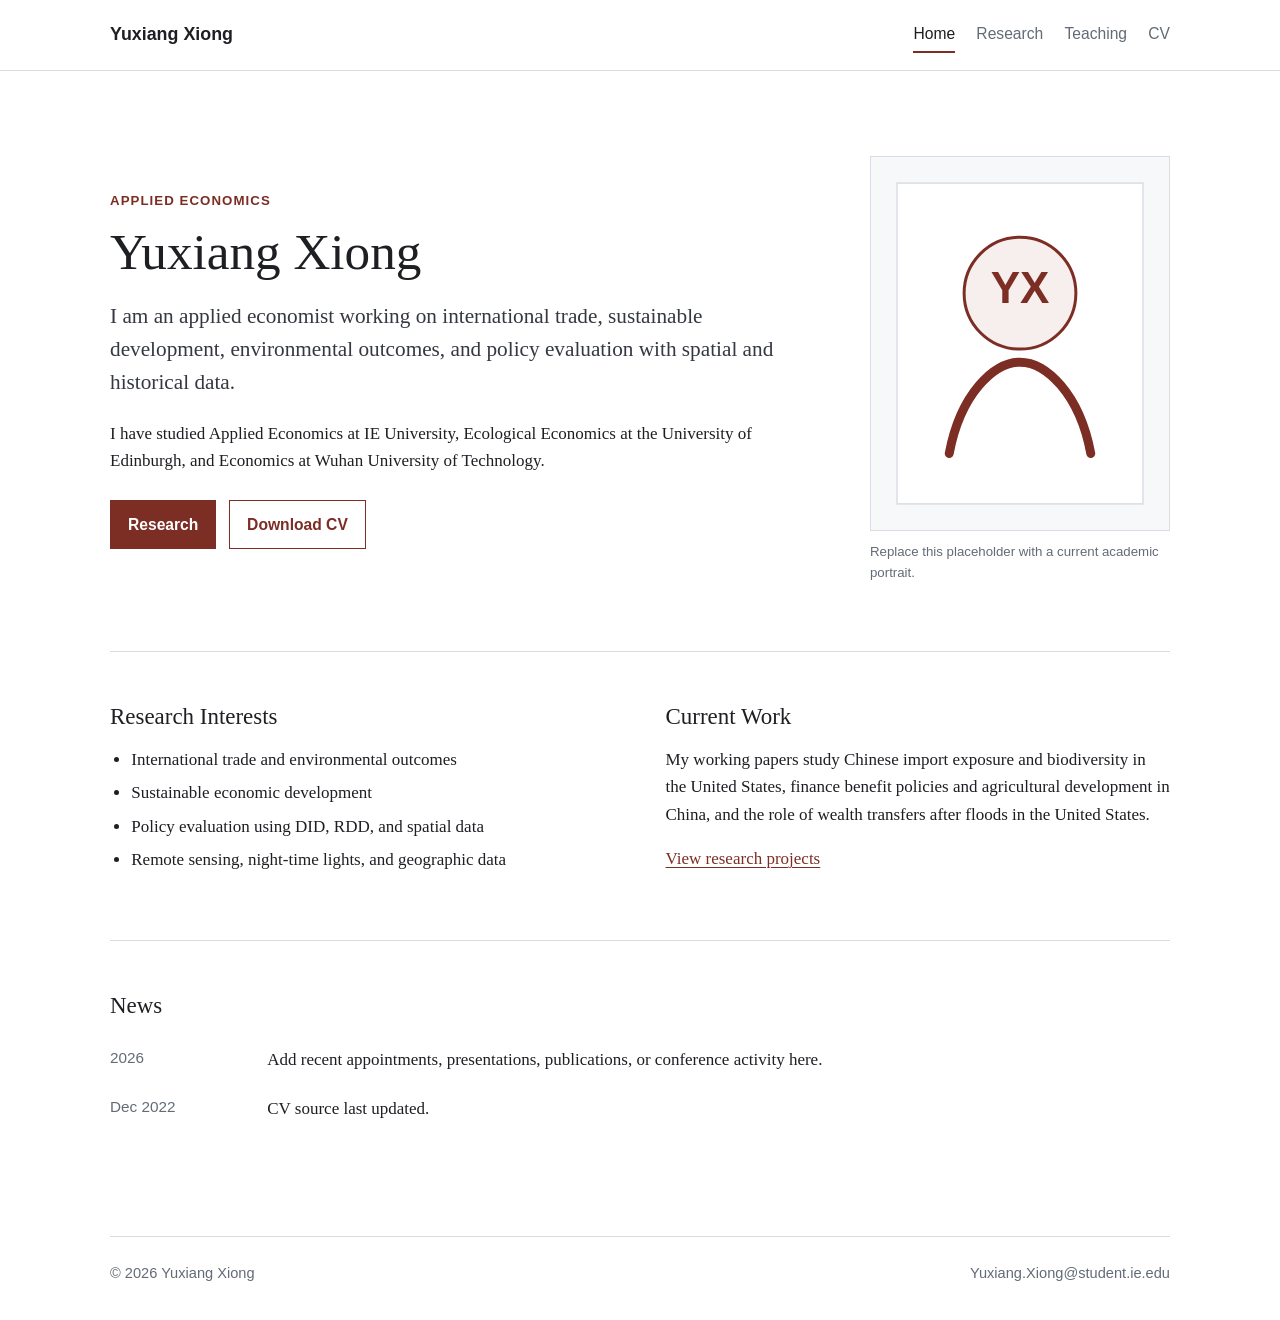
==== index.html @ 82b25293 "Initial academic website" ====
<!doctype html>
<html lang="en">
  <head>
    <meta charset="utf-8">
    <meta name="viewport" content="width=device-width, initial-scale=1">
    <title>Yuxiang Xiong</title>
    <meta name="description" content="Academic website of Yuxiang Xiong, applied economics researcher.">
    <link rel="icon" href="assets/favicon.svg" type="image/svg+xml">
    <link rel="stylesheet" href="styles.css">
  </head>
  <body>
    <header class="site-header">
      <a class="brand" href="index.html">Yuxiang Xiong</a>
      <button class="menu-toggle" type="button" aria-expanded="false" aria-controls="site-nav">Menu</button>
      <nav id="site-nav" class="site-nav" aria-label="Primary navigation">
        <a href="index.html" data-page="home">Home</a>
        <a href="research.html" data-page="research">Research</a>
        <a href="teaching.html" data-page="teaching">Teaching</a>
        <a href="cv.html" data-page="cv">CV</a>
      </nav>
    </header>

    <main>
      <section class="intro">
        <div class="intro-copy">
          <p class="eyebrow">Applied Economics</p>
          <h1>Yuxiang Xiong</h1>
          <p class="lead">
            I am an applied economist working on international trade, sustainable development,
            environmental outcomes, and policy evaluation with spatial and historical data.
          </p>
          <p>
            I have studied Applied Economics at IE University, Ecological Economics at the
            University of Edinburgh, and Economics at Wuhan University of Technology.
          </p>
          <div class="action-row" aria-label="Primary links">
            <a class="button" href="research.html">Research</a>
            <a class="button secondary" href="assets/Yuxiang-Xiong-CV.pdf">Download CV</a>
          </div>
        </div>
        <figure class="profile-figure">
          <img src="assets/profile-placeholder.svg" alt="Portrait placeholder for Yuxiang Xiong">
          <figcaption>Replace this placeholder with a current academic portrait.</figcaption>
        </figure>
      </section>

      <section class="content-grid" aria-label="Homepage highlights">
        <article>
          <h2>Research Interests</h2>
          <ul class="plain-list">
            <li>International trade and environmental outcomes</li>
            <li>Sustainable economic development</li>
            <li>Policy evaluation using DID, RDD, and spatial data</li>
            <li>Remote sensing, night-time lights, and geographic data</li>
          </ul>
        </article>

        <article>
          <h2>Current Work</h2>
          <p>
            My working papers study Chinese import exposure and biodiversity in the United
            States, finance benefit policies and agricultural development in China, and the
            role of wealth transfers after floods in the United States.
          </p>
          <p><a class="text-link" href="research.html">View research projects</a></p>
        </article>
      </section>

      <section class="section">
        <h2>News</h2>
        <ul class="timeline">
          <li>
            <time datetime="2026">2026</time>
            <span>Add recent appointments, presentations, publications, or conference activity here.</span>
          </li>
          <li>
            <time datetime="2022-12">Dec 2022</time>
            <span>CV source last updated.</span>
          </li>
        </ul>
      </section>
    </main>

    <footer class="site-footer">
      <span>&copy; <span id="year"></span> Yuxiang Xiong</span>
      <a href="mailto:Yuxiang.Xiong@student.ie.edu">Yuxiang.Xiong@student.ie.edu</a>
    </footer>

    <script src="script.js"></script>
  </body>
</html>
---- styles.css ----
:root {
  --ink: #1d1f23;
  --muted: #636b76;
  --rule: #d9dde3;
  --accent: #7c2d24;
  --accent-soft: #f7eeee;
  --paper: #ffffff;
  --shade: #f7f8fa;
  --max-width: 1060px;
}

* {
  box-sizing: border-box;
}

html {
  color: var(--ink);
  background: var(--paper);
  font-family: Georgia, "Times New Roman", serif;
  font-size: 17px;
  line-height: 1.6;
}

body {
  margin: 0;
}

a {
  color: inherit;
}

.site-header {
  position: sticky;
  top: 0;
  z-index: 2;
  display: flex;
  align-items: center;
  justify-content: space-between;
  gap: 1.5rem;
  padding: 1rem max(1.25rem, calc((100vw - var(--max-width)) / 2));
  background: rgba(255, 255, 255, 0.96);
  border-bottom: 1px solid var(--rule);
}

.brand {
  font-family: Arial, Helvetica, sans-serif;
  font-size: 1.05rem;
  font-weight: 700;
  letter-spacing: 0;
  text-decoration: none;
}

.site-nav {
  display: flex;
  align-items: center;
  gap: 1.25rem;
  font-family: Arial, Helvetica, sans-serif;
  font-size: 0.92rem;
}

.site-nav a {
  border-bottom: 2px solid transparent;
  color: var(--muted);
  padding: 0.25rem 0;
  text-decoration: none;
}

.site-nav a:hover,
.site-nav a[aria-current="page"] {
  border-color: var(--accent);
  color: var(--ink);
}

.menu-toggle {
  display: none;
  border: 1px solid var(--rule);
  background: var(--paper);
  color: var(--ink);
  font: 700 0.88rem Arial, Helvetica, sans-serif;
  padding: 0.45rem 0.7rem;
}

main {
  width: min(var(--max-width), calc(100vw - 2.5rem));
  margin: 0 auto;
}

.narrow {
  width: min(820px, calc(100vw - 2.5rem));
}

.intro {
  display: grid;
  grid-template-columns: minmax(0, 1fr) 300px;
  gap: 4rem;
  align-items: center;
  padding: 5rem 0 4rem;
}

.intro-copy {
  max-width: 690px;
}

.eyebrow {
  color: var(--accent);
  font-family: Arial, Helvetica, sans-serif;
  font-size: 0.78rem;
  font-weight: 700;
  letter-spacing: 0.08em;
  margin: 0 0 0.75rem;
  text-transform: uppercase;
}

h1,
h2,
h3,
p {
  margin-top: 0;
}

h1 {
  font-size: clamp(2.2rem, 4vw, 4rem);
  font-weight: 400;
  line-height: 1.08;
  margin-bottom: 1.25rem;
}

h2 {
  font-size: 1.35rem;
  font-weight: 400;
  line-height: 1.25;
  margin-bottom: 0.85rem;
}

.lead {
  color: #343840;
  font-size: 1.25rem;
  line-height: 1.55;
}

.action-row {
  display: flex;
  flex-wrap: wrap;
  gap: 0.75rem;
  margin-top: 1.5rem;
}

.button {
  display: inline-flex;
  align-items: center;
  justify-content: center;
  min-height: 2.75rem;
  border: 1px solid var(--accent);
  background: var(--accent);
  color: #ffffff;
  font-family: Arial, Helvetica, sans-serif;
  font-size: 0.92rem;
  font-weight: 700;
  padding: 0.65rem 1rem;
  text-decoration: none;
}

.button.secondary {
  background: var(--paper);
  color: var(--accent);
}

.profile-figure {
  margin: 0;
}

.profile-figure img {
  display: block;
  width: 100%;
  aspect-ratio: 4 / 5;
  border: 1px solid var(--rule);
  object-fit: cover;
}

.profile-figure figcaption {
  color: var(--muted);
  font-family: Arial, Helvetica, sans-serif;
  font-size: 0.78rem;
  margin-top: 0.6rem;
}

.content-grid {
  display: grid;
  grid-template-columns: repeat(2, minmax(0, 1fr));
  gap: 3rem;
  padding: 3rem 0;
  border-top: 1px solid var(--rule);
}

.plain-list {
  margin: 0;
  padding-left: 1.25rem;
}

.plain-list li + li {
  margin-top: 0.35rem;
}

.section {
  padding: 3rem 0;
  border-top: 1px solid var(--rule);
}

.page-heading {
  padding: 4.5rem 0 2rem;
}

.paper {
  padding: 2.4rem 0;
  border-top: 1px solid var(--rule);
}

.paper h2 {
  margin-bottom: 0.4rem;
}

.meta {
  color: var(--muted);
  font-family: Arial, Helvetica, sans-serif;
  font-size: 0.93rem;
  margin-bottom: 0.9rem;
}

.timeline {
  list-style: none;
  margin: 0;
  padding: 0;
}

.timeline li {
  display: grid;
  grid-template-columns: 8rem minmax(0, 1fr);
  gap: 1.25rem;
  padding: 0.65rem 0;
}

.timeline time {
  color: var(--muted);
  font-family: Arial, Helvetica, sans-serif;
  font-size: 0.9rem;
}

.text-link {
  color: var(--accent);
  text-decoration-thickness: 1px;
  text-underline-offset: 0.18em;
}

.site-footer {
  display: flex;
  justify-content: space-between;
  gap: 1rem;
  width: min(var(--max-width), calc(100vw - 2.5rem));
  margin: 3rem auto 0;
  padding: 1.5rem 0 2rem;
  border-top: 1px solid var(--rule);
  color: var(--muted);
  font-family: Arial, Helvetica, sans-serif;
  font-size: 0.86rem;
}

.site-footer a {
  color: var(--muted);
  text-decoration: none;
}

@media (max-width: 760px) {
  .site-header {
    align-items: flex-start;
    flex-wrap: wrap;
  }

  .menu-toggle {
    display: inline-flex;
  }

  .site-nav {
    display: none;
    flex-basis: 100%;
    flex-direction: column;
    align-items: flex-start;
    gap: 0.55rem;
    padding-top: 0.5rem;
  }

  .site-nav.is-open {
    display: flex;
  }

  .intro {
    grid-template-columns: 1fr;
    gap: 2rem;
    padding: 3rem 0;
  }

  .profile-figure {
    max-width: 280px;
  }

  .content-grid {
    grid-template-columns: 1fr;
    gap: 1rem;
  }

  .timeline li {
    grid-template-columns: 1fr;
    gap: 0.15rem;
  }

  .site-footer {
    flex-direction: column;
  }
}
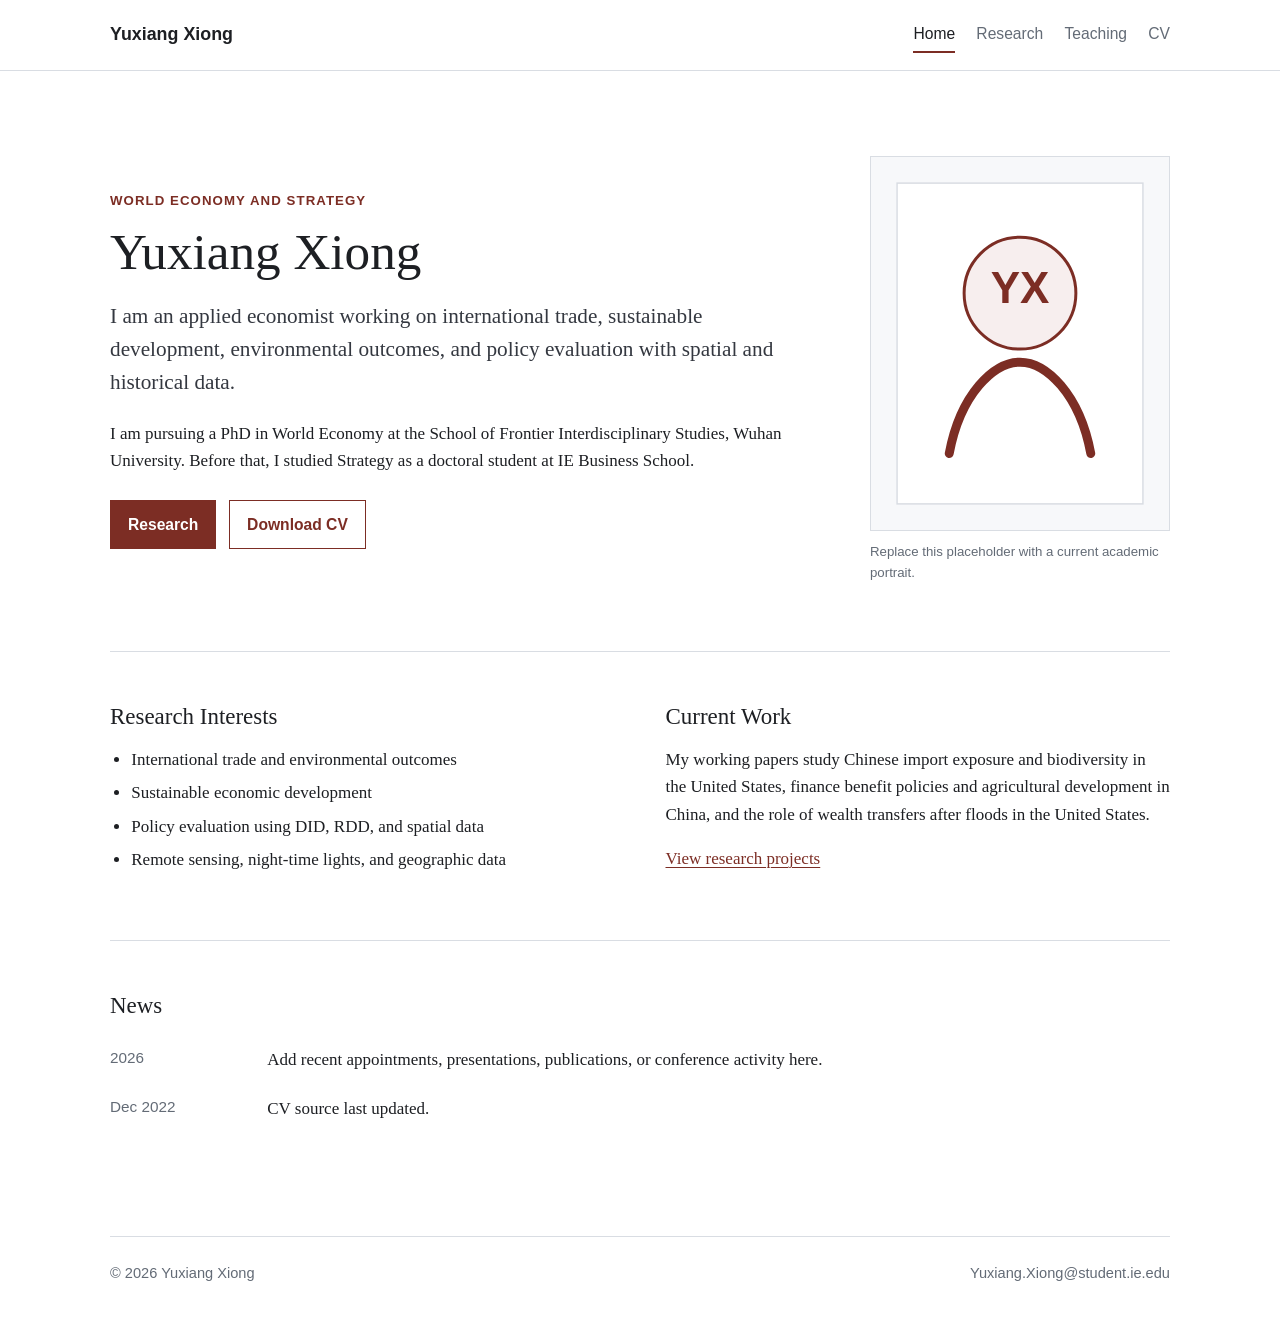
==== commit ff7775ff: "Update doctoral education details" ====
--- a/index.html
+++ b/index.html
@@ -23,15 +23,16 @@
     <main>
       <section class="intro">
         <div class="intro-copy">
-          <p class="eyebrow">Applied Economics</p>
+          <p class="eyebrow">World Economy and Strategy</p>
           <h1>Yuxiang Xiong</h1>
           <p class="lead">
             I am an applied economist working on international trade, sustainable development,
             environmental outcomes, and policy evaluation with spatial and historical data.
           </p>
           <p>
-            I have studied Applied Economics at IE University, Ecological Economics at the
-            University of Edinburgh, and Economics at Wuhan University of Technology.
+            I am pursuing a PhD in World Economy at the School of Frontier
+            Interdisciplinary Studies, Wuhan University. Before that, I studied Strategy
+            as a doctoral student at IE Business School.
           </p>
           <div class="action-row" aria-label="Primary links">
             <a class="button" href="research.html">Research</a>
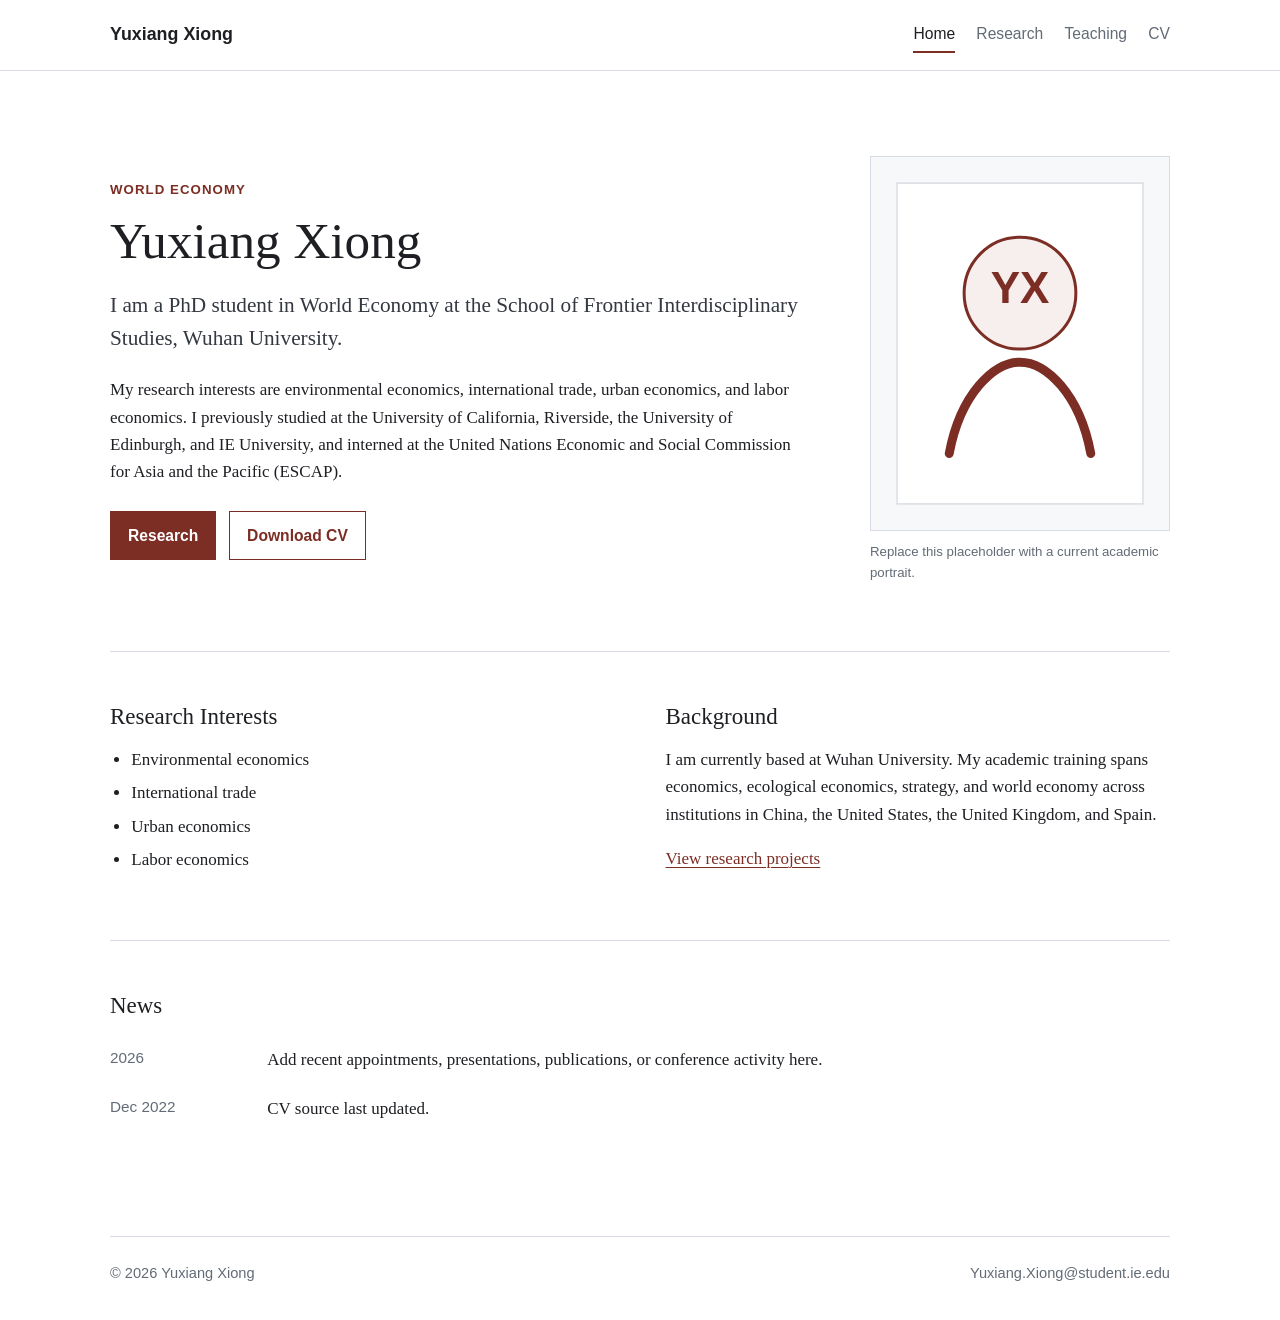
==== commit 3248a213: "Update homepage profile and research interests" ====
--- a/index.html
+++ b/index.html
@@ -23,16 +23,18 @@
     <main>
       <section class="intro">
         <div class="intro-copy">
-          <p class="eyebrow">World Economy and Strategy</p>
+          <p class="eyebrow">World Economy</p>
           <h1>Yuxiang Xiong</h1>
           <p class="lead">
-            I am an applied economist working on international trade, sustainable development,
-            environmental outcomes, and policy evaluation with spatial and historical data.
+            I am a PhD student in World Economy at the School of Frontier
+            Interdisciplinary Studies, Wuhan University.
           </p>
           <p>
-            I am pursuing a PhD in World Economy at the School of Frontier
-            Interdisciplinary Studies, Wuhan University. Before that, I studied Strategy
-            as a doctoral student at IE Business School.
+            My research interests are environmental economics, international trade,
+            urban economics, and labor economics. I previously studied at the University
+            of California, Riverside, the University of Edinburgh, and IE University, and
+            interned at the United Nations Economic and Social Commission for Asia and the
+            Pacific (ESCAP).
           </p>
           <div class="action-row" aria-label="Primary links">
             <a class="button" href="research.html">Research</a>
@@ -49,19 +51,19 @@
         <article>
           <h2>Research Interests</h2>
           <ul class="plain-list">
-            <li>International trade and environmental outcomes</li>
-            <li>Sustainable economic development</li>
-            <li>Policy evaluation using DID, RDD, and spatial data</li>
-            <li>Remote sensing, night-time lights, and geographic data</li>
+            <li>Environmental economics</li>
+            <li>International trade</li>
+            <li>Urban economics</li>
+            <li>Labor economics</li>
           </ul>
         </article>
 
         <article>
-          <h2>Current Work</h2>
+          <h2>Background</h2>
           <p>
-            My working papers study Chinese import exposure and biodiversity in the United
-            States, finance benefit policies and agricultural development in China, and the
-            role of wealth transfers after floods in the United States.
+            I am currently based at Wuhan University. My academic training spans economics,
+            ecological economics, strategy, and world economy across institutions in China,
+            the United States, the United Kingdom, and Spain.
           </p>
           <p><a class="text-link" href="research.html">View research projects</a></p>
         </article>
--- a/styles.css
+++ b/styles.css
@@ -89,6 +89,10 @@
   width: min(820px, calc(100vw - 2.5rem));
 }
 
+.research-main {
+  width: min(960px, calc(100vw - 2.5rem));
+}
+
 .intro {
   display: grid;
   grid-template-columns: minmax(0, 1fr) 300px;
@@ -219,6 +223,76 @@
   margin-bottom: 0.4rem;
 }
 
+.research-category {
+  padding: 3.25rem 0 1rem;
+  border-top: 1px solid var(--rule);
+}
+
+.category-heading {
+  max-width: 760px;
+  margin-bottom: 1.25rem;
+}
+
+.category-heading h2 {
+  font-size: 1.55rem;
+  margin-bottom: 0;
+}
+
+.research-post {
+  padding: 2.25rem 0;
+  border-top: 1px solid var(--rule);
+}
+
+.research-post:first-of-type {
+  border-top: 0;
+}
+
+.research-post h3 {
+  font-size: 1.3rem;
+  font-weight: 400;
+  line-height: 1.28;
+  margin: 0 0 0.75rem;
+}
+
+.post-meta {
+  color: var(--muted);
+  font-family: Arial, Helvetica, sans-serif;
+  font-size: 0.82rem;
+  font-weight: 700;
+  margin-bottom: 0.45rem;
+  text-transform: uppercase;
+}
+
+.method-line {
+  color: #343840;
+  font-size: 0.95rem;
+  margin-bottom: 0.95rem;
+}
+
+.method-line strong {
+  font-family: Arial, Helvetica, sans-serif;
+  font-size: 0.84rem;
+}
+
+.tag-list {
+  display: flex;
+  flex-wrap: wrap;
+  gap: 0.45rem;
+  list-style: none;
+  margin: 0;
+  padding: 0;
+}
+
+.tag-list li {
+  border: 1px solid var(--rule);
+  background: var(--shade);
+  color: #414852;
+  font-family: Arial, Helvetica, sans-serif;
+  font-size: 0.78rem;
+  line-height: 1.2;
+  padding: 0.28rem 0.48rem;
+}
+
 .meta {
   color: var(--muted);
   font-family: Arial, Helvetica, sans-serif;
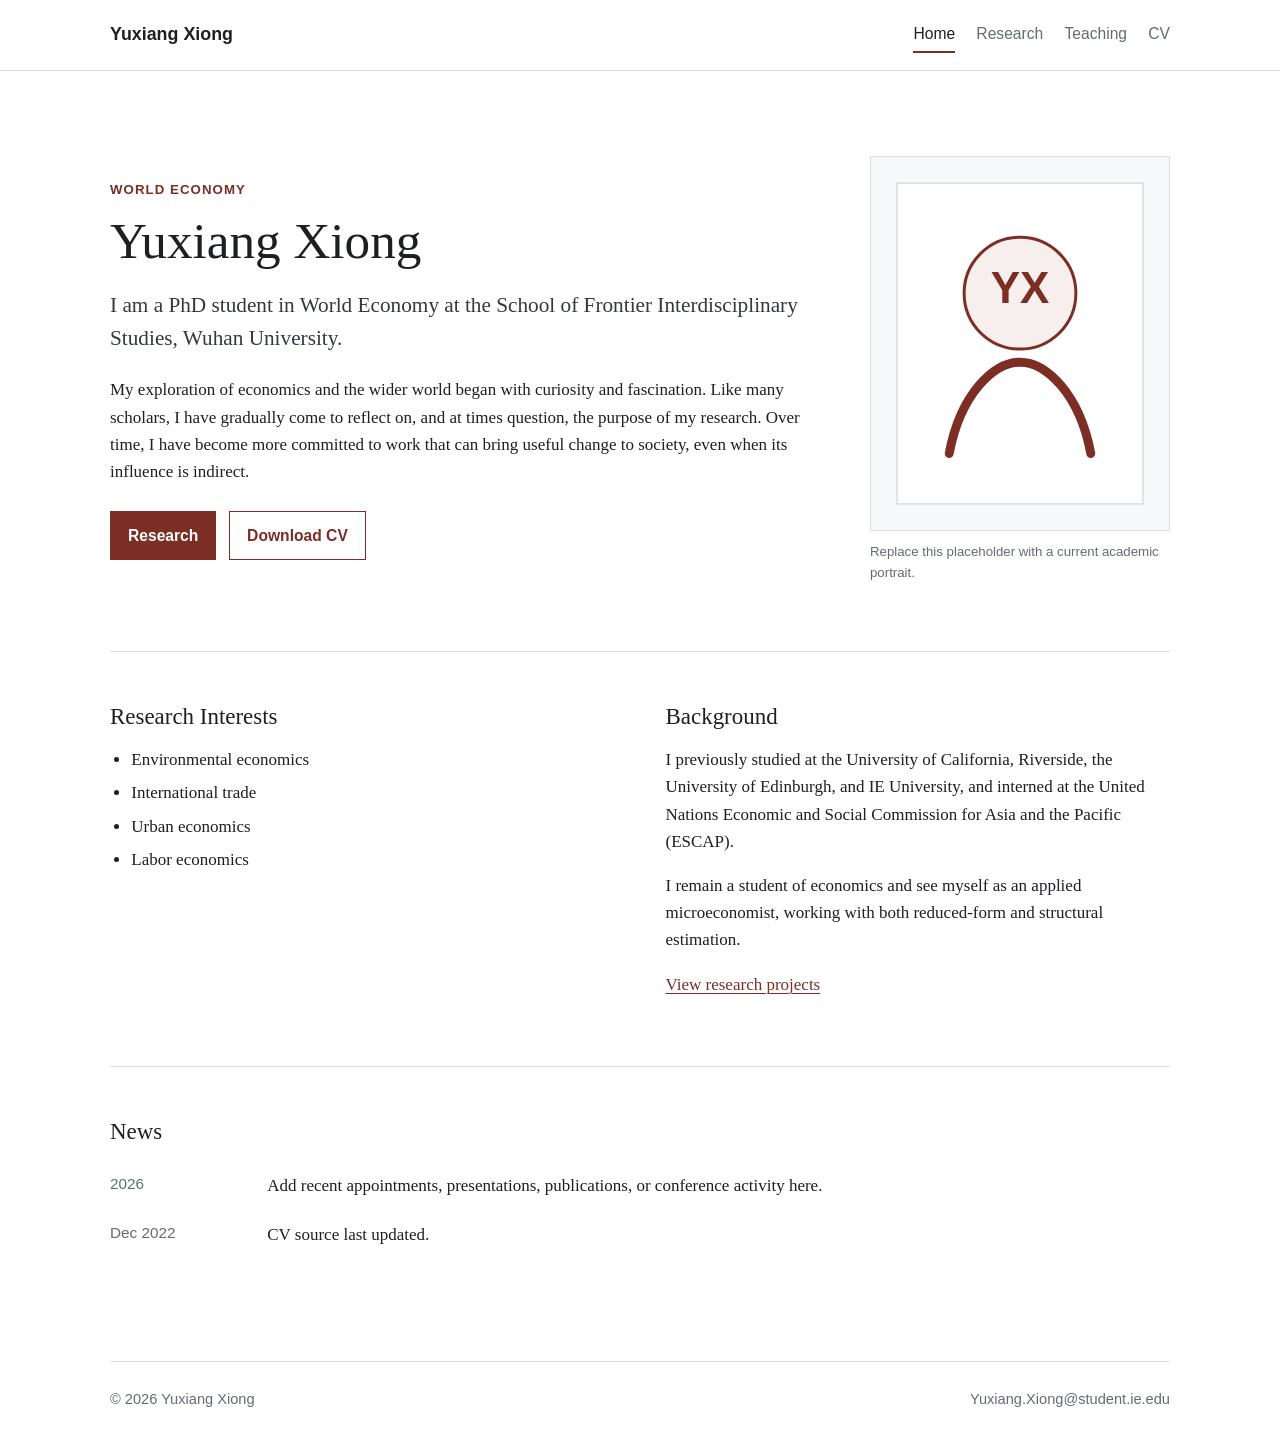
==== commit 54e67d15: "Revise homepage background statement" ====
--- a/index.html
+++ b/index.html
@@ -30,11 +30,11 @@
             Interdisciplinary Studies, Wuhan University.
           </p>
           <p>
-            My research interests are environmental economics, international trade,
-            urban economics, and labor economics. I previously studied at the University
-            of California, Riverside, the University of Edinburgh, and IE University, and
-            interned at the United Nations Economic and Social Commission for Asia and the
-            Pacific (ESCAP).
+            My exploration of economics and the wider world began with curiosity and
+            fascination. Like many scholars, I have gradually come to reflect on, and at
+            times question, the purpose of my research. Over time, I have become more
+            committed to work that can bring useful change to society, even when its
+            influence is indirect.
           </p>
           <div class="action-row" aria-label="Primary links">
             <a class="button" href="research.html">Research</a>
@@ -61,9 +61,13 @@
         <article>
           <h2>Background</h2>
           <p>
-            I am currently based at Wuhan University. My academic training spans economics,
-            ecological economics, strategy, and world economy across institutions in China,
-            the United States, the United Kingdom, and Spain.
+            I previously studied at the University of California, Riverside, the University
+            of Edinburgh, and IE University, and interned at the United Nations Economic
+            and Social Commission for Asia and the Pacific (ESCAP).
+          </p>
+          <p>
+            I remain a student of economics and see myself as an applied microeconomist,
+            working with both reduced-form and structural estimation.
           </p>
           <p><a class="text-link" href="research.html">View research projects</a></p>
         </article>
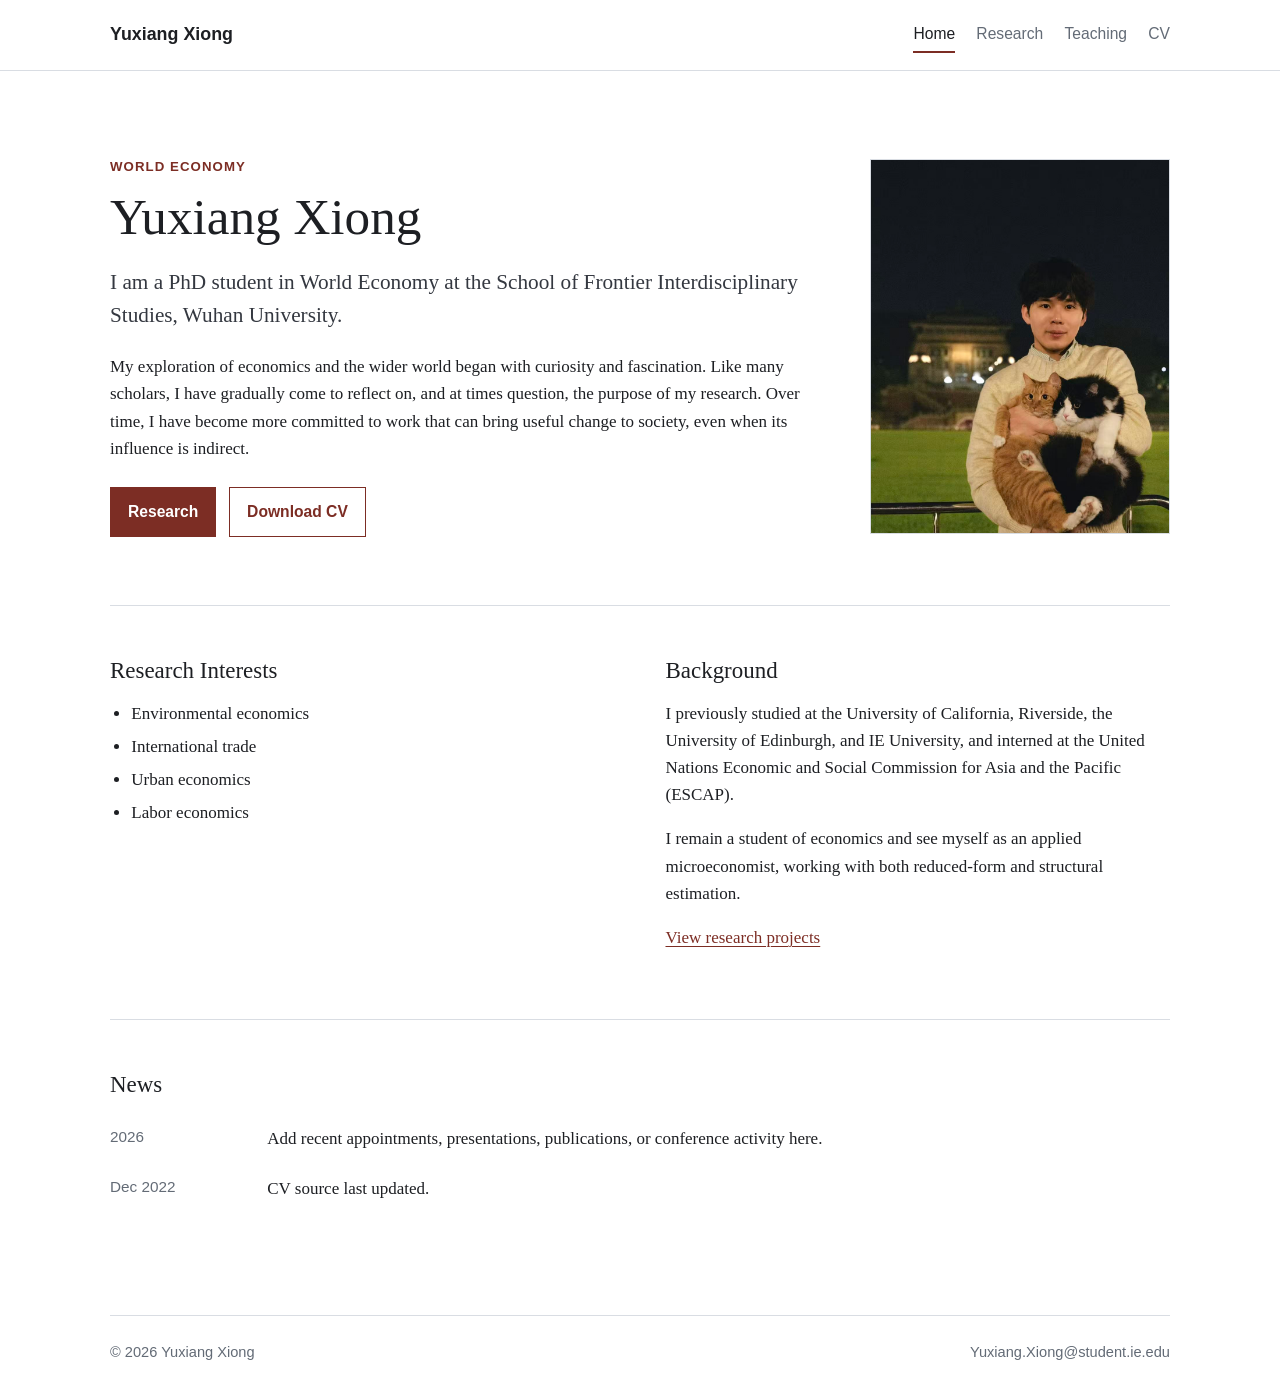
==== commit fe6a07cc: "Use profile photo on homepage" ====
--- a/index.html
+++ b/index.html
@@ -42,8 +42,7 @@
           </div>
         </div>
         <figure class="profile-figure">
-          <img src="assets/profile-placeholder.svg" alt="Portrait placeholder for Yuxiang Xiong">
-          <figcaption>Replace this placeholder with a current academic portrait.</figcaption>
+          <img src="assets/profile-photo.jpg" alt="Portrait of Yuxiang Xiong">
         </figure>
       </section>
 
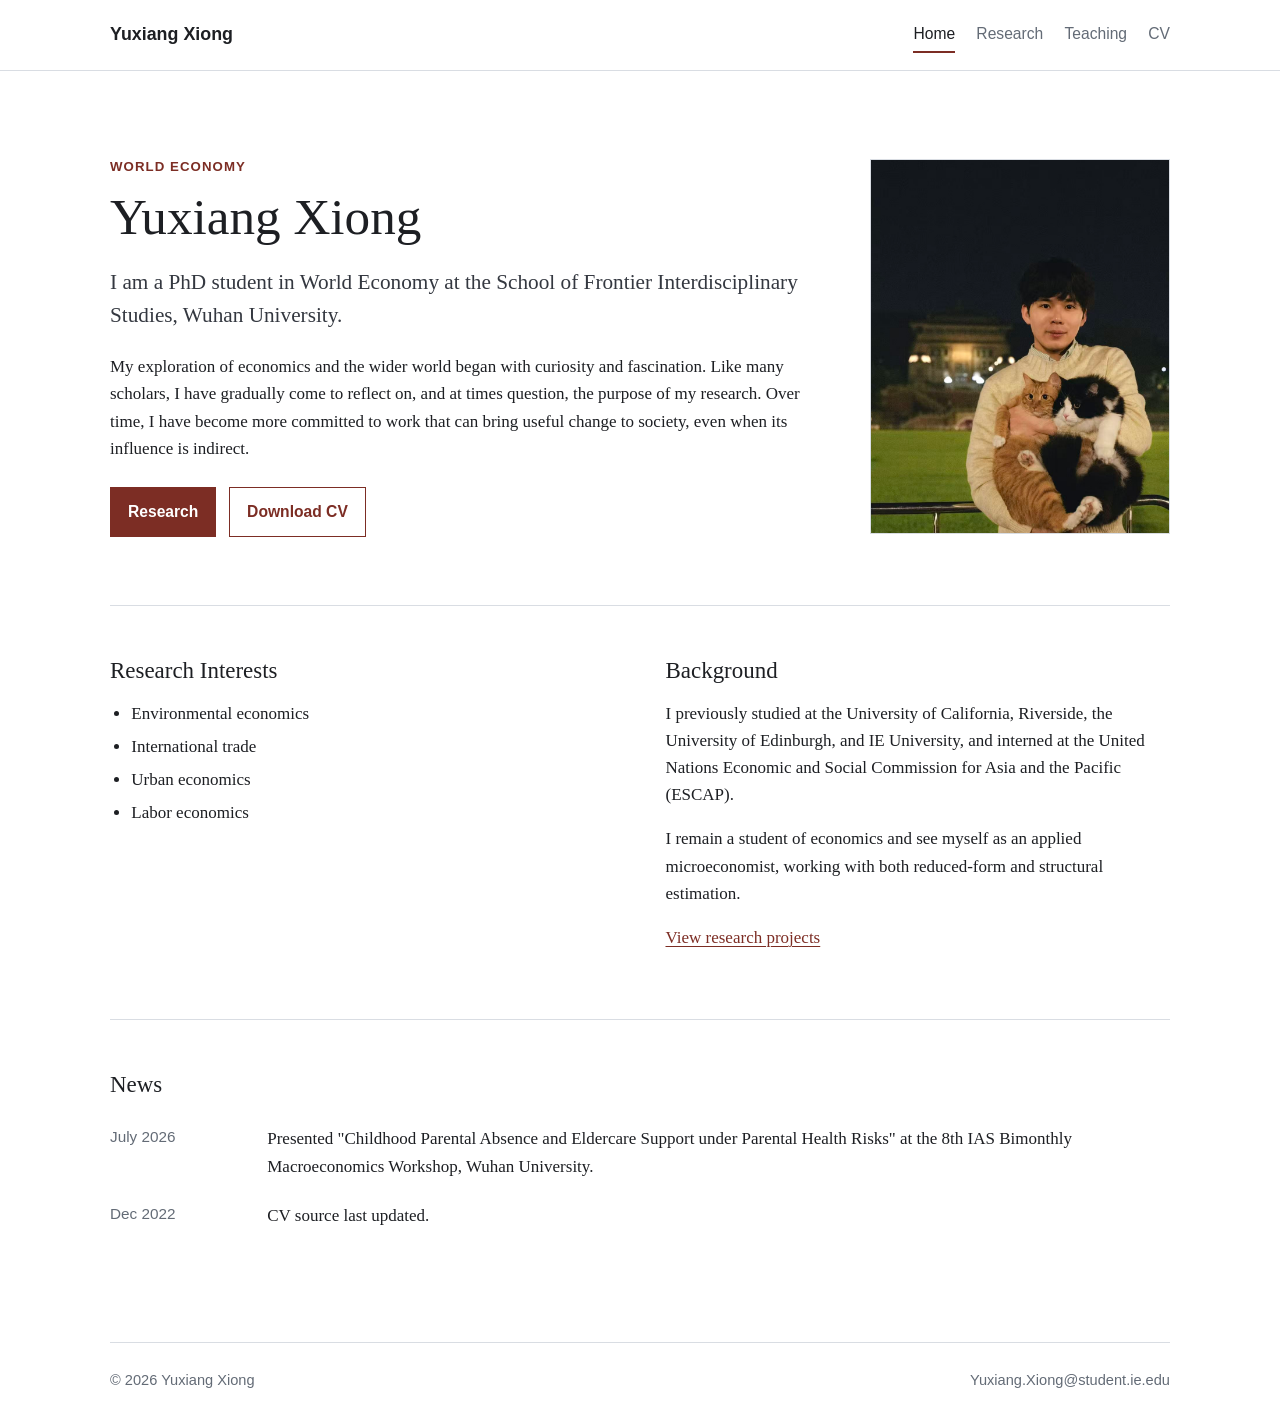
==== commit bb034a63: "Add macroeconomics workshop news" ====
--- a/index.html
+++ b/index.html
@@ -76,8 +76,8 @@
         <h2>News</h2>
         <ul class="timeline">
           <li>
-            <time datetime="2026">2026</time>
-            <span>Add recent appointments, presentations, publications, or conference activity here.</span>
+            <time datetime="2026-07-09">July 2026</time>
+            <span>Presented "Childhood Parental Absence and Eldercare Support under Parental Health Risks" at the 8th IAS Bimonthly Macroeconomics Workshop, Wuhan University.</span>
           </li>
           <li>
             <time datetime="2022-12">Dec 2022</time>
--- a/styles.css
+++ b/styles.css
@@ -293,6 +293,12 @@
   padding: 0.28rem 0.48rem;
 }
 
+.tag-list a {
+  color: inherit;
+  text-decoration-thickness: 1px;
+  text-underline-offset: 0.18em;
+}
+
 .meta {
   color: var(--muted);
   font-family: Arial, Helvetica, sans-serif;
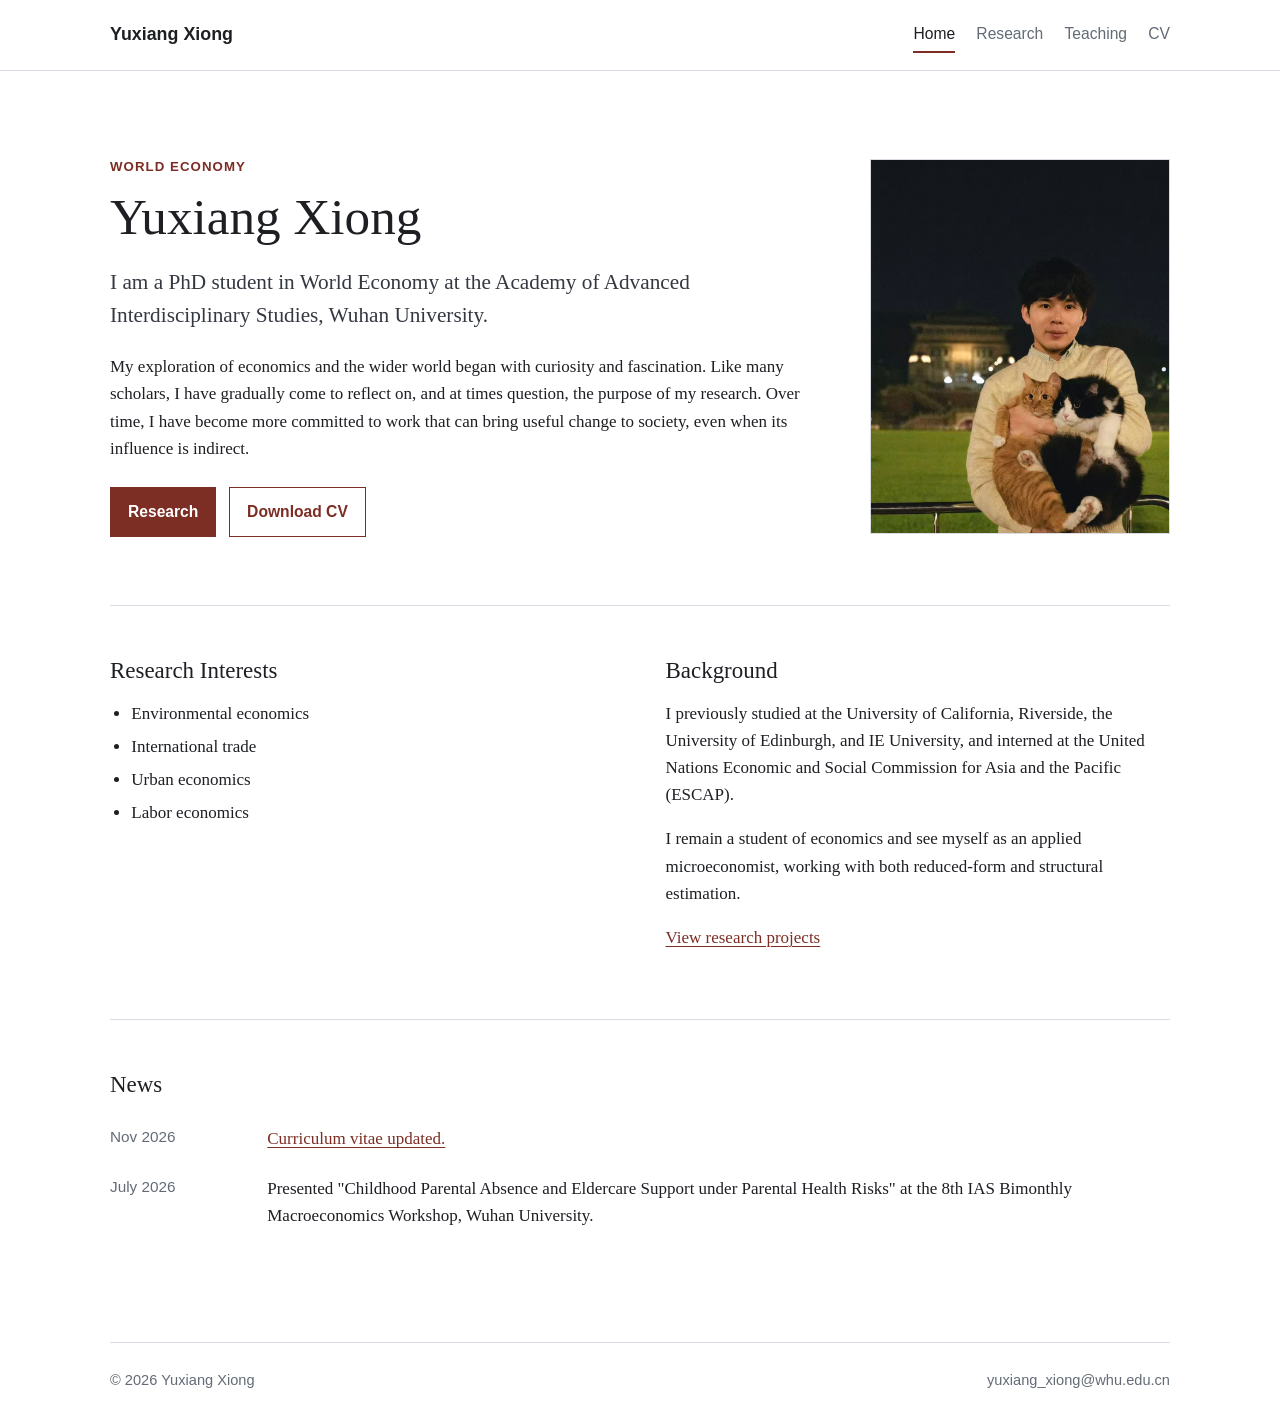
==== commit 22c47efa: "Update academic CV from verified November 2026 records" ====
--- a/index.html
+++ b/index.html
@@ -26,7 +26,7 @@
           <p class="eyebrow">World Economy</p>
           <h1>Yuxiang Xiong</h1>
           <p class="lead">
-            I am a PhD student in World Economy at the School of Frontier
+            I am a PhD student in World Economy at the Academy of Advanced
             Interdisciplinary Studies, Wuhan University.
           </p>
           <p>
@@ -38,7 +38,7 @@
           </p>
           <div class="action-row" aria-label="Primary links">
             <a class="button" href="research.html">Research</a>
-            <a class="button secondary" href="assets/Yuxiang-Xiong-CV.pdf">Download CV</a>
+            <a class="button secondary" href="assets/Yuxiang-Xiong-CV.pdf?v=20261114">Download CV</a>
           </div>
         </div>
         <figure class="profile-figure">
@@ -76,12 +76,12 @@
         <h2>News</h2>
         <ul class="timeline">
           <li>
+            <time datetime="2026-11-14">Nov 2026</time>
+            <span><a class="text-link" href="cv.html">Curriculum vitae updated.</a></span>
+          </li>
+          <li>
             <time datetime="2026-07-09">July 2026</time>
             <span>Presented "Childhood Parental Absence and Eldercare Support under Parental Health Risks" at the 8th IAS Bimonthly Macroeconomics Workshop, Wuhan University.</span>
-          </li>
-          <li>
-            <time datetime="2022-12">Dec 2022</time>
-            <span>CV source last updated.</span>
           </li>
         </ul>
       </section>
@@ -89,7 +89,7 @@
 
     <footer class="site-footer">
       <span>&copy; <span id="year"></span> Yuxiang Xiong</span>
-      <a href="mailto:Yuxiang.Xiong@student.ie.edu">Yuxiang.Xiong@student.ie.edu</a>
+      <a href="mailto:yuxiang_xiong@whu.edu.cn">yuxiang_xiong@whu.edu.cn</a>
     </footer>
 
     <script src="script.js"></script>
